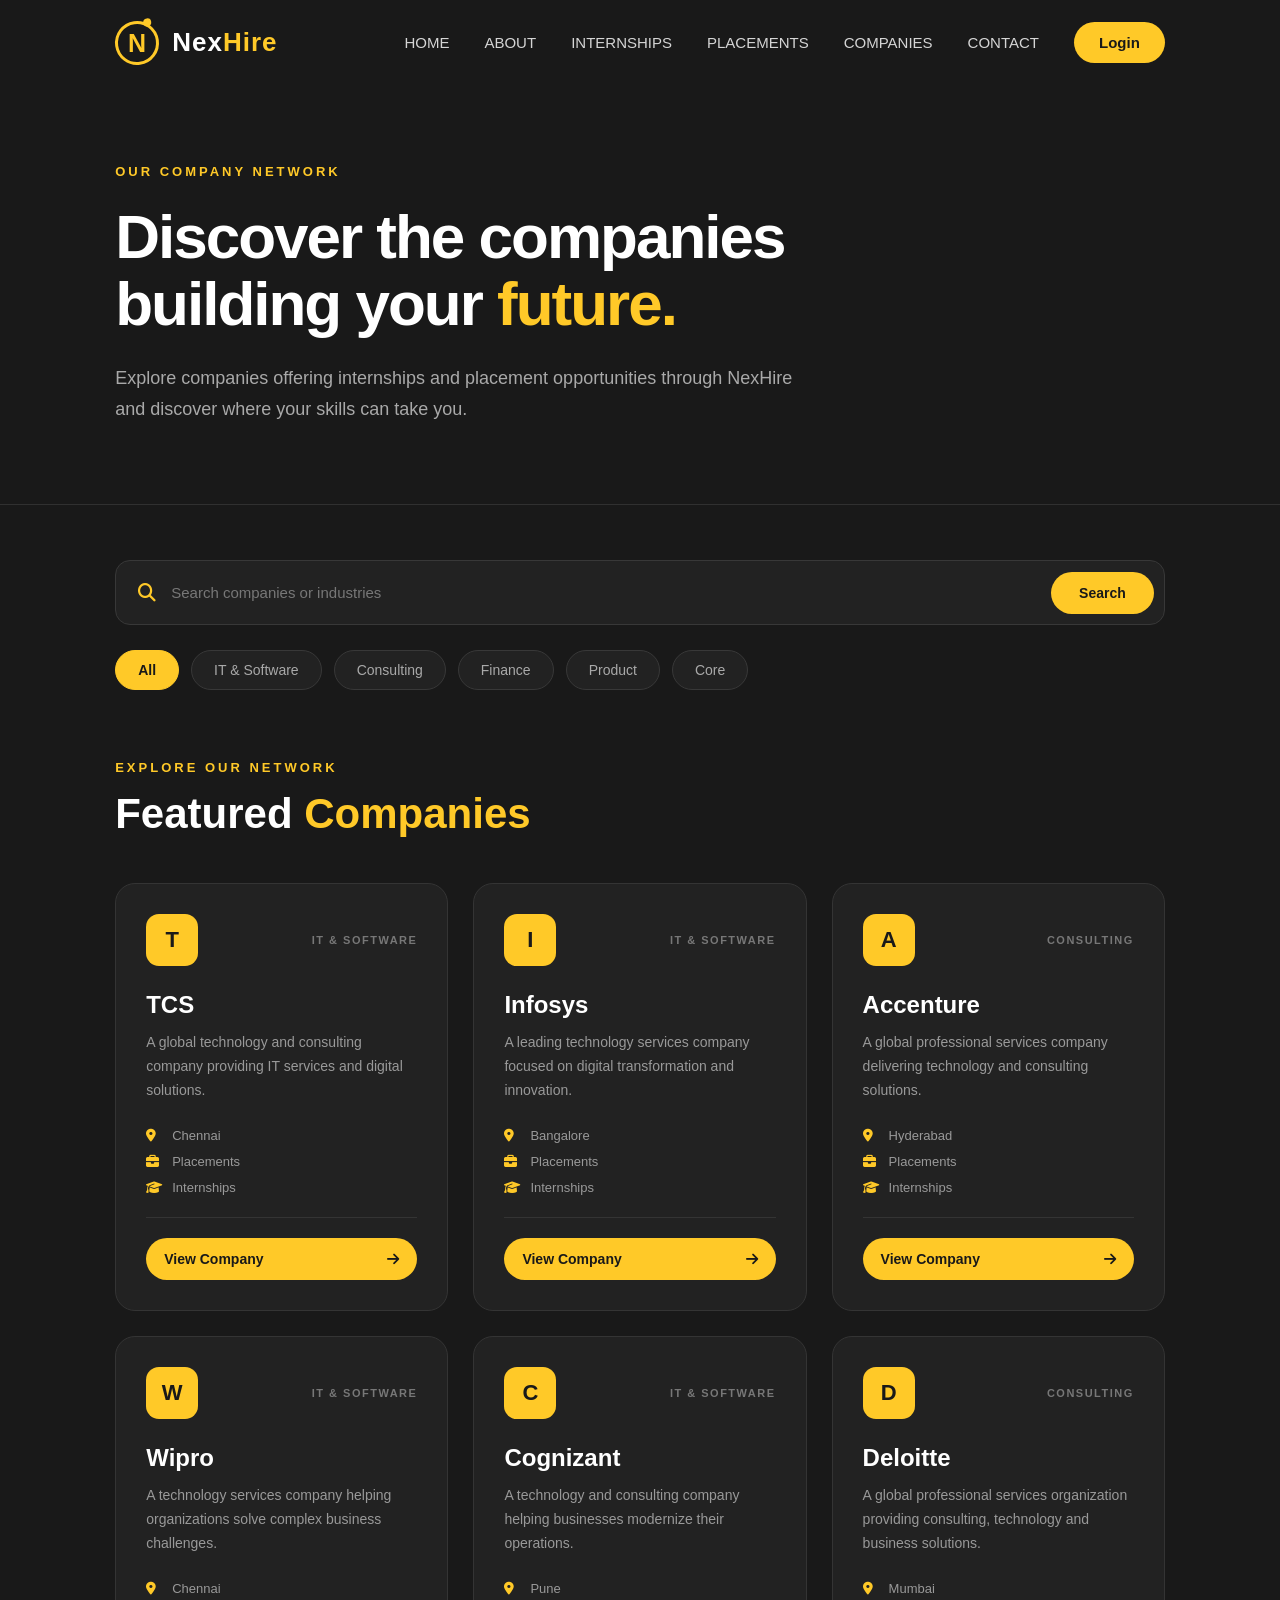
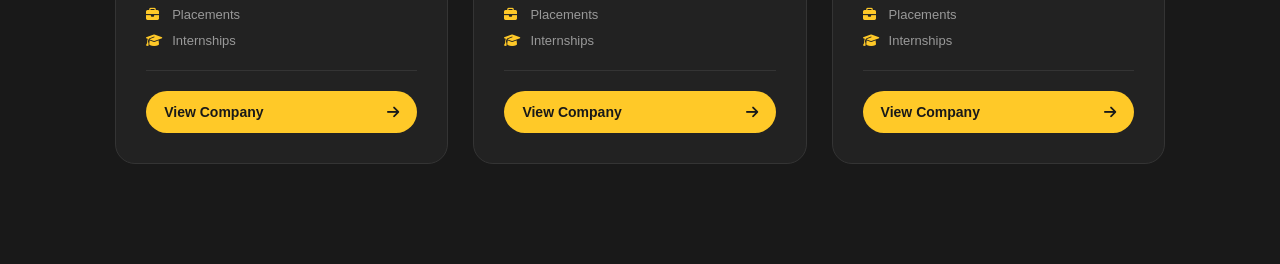
==== companies.html @ 1033365d "companies page created" ====
<!DOCTYPE html>
<html lang="en">
<head>
    <meta charset="UTF-8">
    <meta name="viewport" content="width=device-width, initial-scale=1.0">
    <title>Companies | NexHire</title>
    <link rel="stylesheet" href="style.css">
    <link rel="stylesheet"
        href="https://cdnjs.cloudflare.com/ajax/libs/font-awesome/6.5.2/css/all.min.css">
</head>
<body>
    <nav>
        <div class="nav-container">
            <a href="index.html" class="brand">
                <div class="logo-mark"><span>N</span></div>
                <span class="brand-name">Nex<span>Hire</span></span>
            </a>
            <div class="nav-links">
                <a href="index.html">HOME</a>
                <a href="about.html">ABOUT</a>
                <a href="internships.html">INTERNSHIPS</a>
                <a href="placements.html">PLACEMENTS</a>
                <a href="companies.html">COMPANIES</a>
                <a href="contact.html">CONTACT</a>
                <a href="login.html" class="login-btn">Login
                </a>
            </div>
        </div>
    </nav>
    <section class="company-hero">
        <div class="company-hero-content">
            <div class="small-heading">OUR COMPANY NETWORK</div>
            <h1>
                Discover the companies
                <br>
                building your
                <span>future.</span>
            </h1>
            <p>
                Explore companies offering internships and
                placement opportunities through NexHire and
                discover where your skills can take you.
            </p>
        </div>
    </section>
    <section class="company-search">
        <div class="company-search-box">
            <i class="fa-solid fa-magnifying-glass"></i>
            <input
                type="text"
                placeholder="Search companies or industries"
            >
            <button>Search</button>
        </div>
    </section>
    <section class="company-categories">
        <button class="company-category active">All</button>
        <button class="company-category">IT & Software</button>
        <button class="company-category">Consulting</button>
        <button class="company-category">Finance</button>
        <button class="company-category">Product</button>
        <button class="company-category">Core</button>
    </section>
    <section class="company-section">
        <div class="company-heading">
            <div class="section-label">EXPLORE OUR NETWORK</div>
            <h2>Featured <span>Companies</span></h2>
        </div>
        <div class="company-grid">
            <div class="company-card">
                <div class="company-card-top">
                    <div class="company-logo"><span>T</span></div>
                    <span class="company-industry">IT & SOFTWARE</span>
                </div>
                <h3>TCS</h3>
                <p class="company-description">
                    A global technology and consulting company
                    providing IT services and digital solutions.
                </p>
                <div class="company-info">
                    <span><i class="fa-solid fa-location-dot"></i>Chennai</span>
                    <span><i class="fa-solid fa-briefcase"></i>Placements</span>
                    <span><i class="fa-solid fa-graduation-cap"></i>Internships</span>
                </div>
                <a href="#" class="company-btn">View Company
                    <i class="fa-solid fa-arrow-right"></i>
                </a>
            </div>
            <div class="company-card">
                <div class="company-card-top">
                    <div class="company-logo"><span>I</span></div>
                    <span class="company-industry">IT & SOFTWARE</span>
                </div>
                <h3>Infosys</h3>
                <p class="company-description">
                    A leading technology services company
                    focused on digital transformation and innovation.
                </p>
                <div class="company-info">
                    <span><i class="fa-solid fa-location-dot"></i>Bangalore</span>
                    <span><i class="fa-solid fa-briefcase"></i>Placements</span>
                    <span><i class="fa-solid fa-graduation-cap"></i>Internships</span>
                </div>
                <a href="#" class="company-btn">View Company
                    <i class="fa-solid fa-arrow-right"></i>
                </a>
            </div>
            <div class="company-card">
                <div class="company-card-top">
                    <div class="company-logo"><span>A</span></div>
                    <span class="company-industry">CONSULTING</span>
                </div>
                <h3>Accenture</h3>
                <p class="company-description">
                    A global professional services company
                    delivering technology and consulting solutions.
                </p>
                <div class="company-info">
                    <span><i class="fa-solid fa-location-dot"></i>Hyderabad</span>
                    <span><i class="fa-solid fa-briefcase"></i>Placements</span>
                    <span><i class="fa-solid fa-graduation-cap"></i>Internships</span>
                </div>
                <a href="#" class="company-btn">View Company
                    <i class="fa-solid fa-arrow-right"></i>
                </a>
            </div>
            <div class="company-card">
                <div class="company-card-top">
                    <div class="company-logo"><span>W</span></div>
                    <span class="company-industry">IT & SOFTWARE</span>
                </div>
                <h3>Wipro</h3>
                <p class="company-description">
                    A technology services company helping
                    organizations solve complex business challenges.
                </p>
                <div class="company-info">
                    <span><i class="fa-solid fa-location-dot"></i>Chennai</span>
                    <span><i class="fa-solid fa-briefcase"></i>Placements</span>
                    <span><i class="fa-solid fa-graduation-cap"></i>Internships</span>
                </div>
                <a href="#" class="company-btn">View Company
                    <i class="fa-solid fa-arrow-right"></i>
                </a>
            </div>
            <div class="company-card">
                <div class="company-card-top">
                    <div class="company-logo"><span>C</span></div>
                    <span class="company-industry">IT & SOFTWARE</span>
                </div>
                <h3>Cognizant</h3>
                <p class="company-description">
                    A technology and consulting company
                    helping businesses modernize their operations.
                </p>
                <div class="company-info">
                    <span><i class="fa-solid fa-location-dot"></i>Pune</span>
                    <span><i class="fa-solid fa-briefcase"></i>Placements</span>
                    <span><i class="fa-solid fa-graduation-cap"></i>Internships</span>
                </div>
                <a href="#" class="company-btn">View Company
                    <i class="fa-solid fa-arrow-right"></i>
                </a>
            </div>
            <div class="company-card">
                <div class="company-card-top">
                    <div class="company-logo"><span>D</span></div>
                    <span class="company-industry">CONSULTING</span>
                </div>
                <h3>Deloitte</h3>
                <p class="company-description">
                    A global professional services organization
                    providing consulting, technology and business solutions.
                </p>
                <div class="company-info">
                    <span><i class="fa-solid fa-location-dot"></i>Mumbai</span>
                    <span><i class="fa-solid fa-briefcase"></i>Placements</span>
                    <span><i class="fa-solid fa-graduation-cap"></i>Internships</span>
                </div>
                <a href="#" class="company-btn">View Company
                    <i class="fa-solid fa-arrow-right"></i>
                </a>
            </div>
        </div>
    </section>
</body>
</html>
---- style.css ----
* {
    margin: 0;
    padding: 0;
    box-sizing: border-box;
}
body {
    background: #191919;
    color: #f5f5f5;
    font-family: Arial, Helvetica, sans-serif;
}
nav {
    width: 100%;
    height: 85px;
    display: flex;
    align-items: center;
    padding: 0 9%;
    background: #191919;
}
.nav-container {
    width: 100%;
    display: flex;
    align-items: center;
    justify-content: space-between;
}
.brand {
    display: flex;
    align-items: center;
    gap: 13px;
    text-decoration: none;
}
.logo-mark {
    width: 44px;
    height: 44px;
    position: relative;
    display: flex;
    align-items: center;
    justify-content: center;
    border: 3px solid #ffc928;
    border-radius: 50%;
    background: #191919;
    transform: rotate(-8deg);
}
.logo-mark span {
    color: #ffc928;
    font-size: 25px;
    font-weight: 900;
    font-family: Arial, sans-serif;
    transform: rotate(8deg);
}
.logo-mark::after {
    content: "";
    position: absolute;
    width: 8px;
    height: 8px;
    background: #ffc928;
    border-radius: 50%;
    top: -4px;
    right: 2px;
}
.brand-name {
    color: #ffffff;
    font-size: 26px;
    font-weight: 800;
    letter-spacing: 1px;
    font-family: Arial, Helvetica, sans-serif;
}
.brand-name span {
    color: #ffc928;
}
.nav-links {
    display: flex;
    align-items: center;
    gap: 35px;
}
.nav-links a {
    color: #d5d5d5;
    text-decoration: none;
    font-size: 15px;
    transition: 0.3s;
}
.nav-links a:hover {
    color: #ffc928;
}
.login-btn {
    padding: 12px 25px;
    background: #ffc928;
    color: #191919 !important;
    border-radius: 25px;
    font-weight: 600;
    transition: 0.3s;
}
.login-btn:hover {
    background: #ffffff;
    color: #191919 !important;
}
.hero {
    min-height: 540px;
    padding: 55px 9% 20px;
    display: flex;
    align-items: center;
    justify-content: space-between;
    gap: 60px;
}
.hero-left {
    width: 52%;
}
.small-heading {
    color: #ffc928;
    font-size: 13px;
    font-weight: 700;
    letter-spacing: 3px;
    margin-bottom: 25px;
}
.hero h1 {
    color: #ffffff;
    font-size: 68px;
    line-height: 1.02;
    letter-spacing: -3px;
    margin-bottom: 28px;
}
.hero h1 span {
    color: #ffc928;
}
.hero p {
    max-width: 570px;
    color: #b7b7b7;
    font-size: 18px;
    line-height: 1.7;
    margin-bottom: 32px;
}
.hero-buttons {
    display: flex;
    gap: 15px;
}
.btn-group {
    display: flex;
    align-items: center;
    gap: 20px;
    margin-top: 35px;
}
.btn {
    display: inline-block;
    padding: 14px 35px;
    background: #ffc928;
    color: #191919;
    text-decoration: none;
    border-radius: 35px;
    transition: 0.4s;
    font-weight: 600;
}
.btn:hover {
    background: #ffffff;
    color: #191919;
    box-shadow: 0 0 20px rgba(255, 201, 40, 0.7);
}
.hero-right {
    width: 45%;
    display: flex;
    justify-content: center;
    align-items: center;
}
.hero-image {
    width: 450px;
    height: 420px;
    position: relative;
    display: flex;
    align-items: center;
    justify-content: center;
}
.hero-image::before {
    content: "";
    position: absolute;
    width: 330px;
    height: 330px;
    border-radius: 50%;
    background: #ffc928;
}
.hero-image img {
    position: relative;
    z-index: 2;
    max-width: 95%;
    max-height: 95%;
    object-fit: contain;
}
.opportunities {
    width: 90%;
    margin: 40px auto 70px;
    display: grid;
    grid-template-columns: repeat(3, 1fr);
    column-gap: 70px;
}
.opportunity {
    width: 100%;
}
.opportunity-icon {
    width: 58px;
    height: 58px;
    display: flex;
    align-items: center;
    justify-content: center;
    margin-bottom: 25px;
    border-radius: 50%;
    background: #242424;
    color: #ffc928;
    font-size: 23px;
    border: 1px solid #333;
    transition: 0.4s;
}
.opportunity::before {
    content: "";
    display: block;
    width: 65px;
    height: 4px;
    background: #ffc928;
    border-radius: 10px;
    margin-bottom: 30px;
}
.opportunity h2 {
    color: #ffffff;
    font-size: 22px;
    font-weight: 700;
    margin-bottom: 18px;
}
.opportunity p {
    max-width: 360px;
    color: #b5b5b5;
    font-size: 16px;
    line-height: 1.7;
    margin: 0;
}
.opportunity:hover .opportunity-icon {
    background: #ffc928;
    color: #191919;
    box-shadow: 0 0 20px rgba(255, 201, 40, 0.35);
}
.hero-image img {
    width: 100%;
    height: 100%;
    object-fit: contain;

    filter:
        drop-shadow(0 0 10px rgba(255, 201, 40, 0.5))
        drop-shadow(0 0 30px rgba(255, 201, 40, 0.3));

    animation: careerGlow 3s ease-in-out infinite;

    transition: 0.4s;
}

@keyframes careerGlow {

    0% {
        filter:
            drop-shadow(0 0 8px rgba(255, 201, 40, 0.35))
            drop-shadow(0 0 20px rgba(255, 201, 40, 0.2));
    }

    50% {
        filter:
            drop-shadow(0 0 15px rgba(255, 201, 40, 0.7))
            drop-shadow(0 0 40px rgba(255, 201, 40, 0.4));
    }

    100% {
        filter:
            drop-shadow(0 0 8px rgba(255, 201, 40, 0.35))
            drop-shadow(0 0 20px rgba(255, 201, 40, 0.2));
    }
}
@media (max-width: 1000px) {
    nav {
        padding: 0 5%;
    }
    .nav-links {
        gap: 18px;
    }
    .hero {
        padding: 50px 5%;
    }
    .hero h1 {
        font-size: 52px;
    }
    .opportunities {
        width: 90%;
        gap: 30px;
    }
}
@media (max-width: 750px) {
    nav {
        height: auto;
        padding: 20px;
    }
    .nav-container {
        flex-direction: column;
        gap: 20px;
    }
    .nav-links {
        flex-wrap: wrap;
        justify-content: center;
    }
    .hero {
        flex-direction: column;
        text-align: center;
        padding: 50px 20px;
    }
    .hero-left,
    .hero-right {
        width: 100%;
    }
    .hero h1 {
        font-size: 45px;
    }
    .hero p {
        margin-left: auto;
        margin-right: auto;
    }
    .hero-buttons {
        justify-content: center;
        flex-wrap: wrap;
    }
    .hero-image {
        width: 90%;
        height: 350px;
    }
    .opportunities {
        grid-template-columns: 1fr;
        width: 80%;
        text-align: center;
    }
    .opportunity p {
        margin: auto;
    }
    .opportunity::before {
        margin-left: auto;
        margin-right: auto;
    }
    .opportunity-icon {
        margin-left: auto;
        margin-right: auto;
    }
}
/* =========================================
   ABOUT PAGE
========================================= */


/* ABOUT HERO */

.about-hero {
    min-height: 430px;

    display: flex;
    align-items: center;

    padding: 70px 9%;

    border-bottom: 1px solid #303030;
}

.about-content {
    max-width: 850px;
}

.about-content h1 {
    color: #ffffff;

    font-size: 65px;

    line-height: 1.05;

    letter-spacing: -2px;

    margin-bottom: 30px;
}

.about-content h1 span {
    color: #ffc928;
}

.about-content p {
    max-width: 700px;

    color: #b5b5b5;

    font-size: 19px;

    line-height: 1.7;
}


/* =========================================
   ABOUT SECTION
========================================= */

.about-section {
    width: 82%;

    margin: 90px auto;

    display: grid;

    grid-template-columns: 2fr 1fr;

    gap: 100px;

    align-items: center;
}

.section-label {
    color: #ffc928;

    font-size: 13px;

    font-weight: 700;

    letter-spacing: 3px;

    margin-bottom: 20px;
}

.about-text h2 {
    color: #ffffff;

    font-size: 42px;

    line-height: 1.15;

    margin-bottom: 25px;
}

.about-text h2 span {
    color: #ffc928;
}

.about-text p {
    color: #a9a9a9;

    font-size: 16px;

    line-height: 1.8;

    max-width: 700px;

    margin-bottom: 18px;
}


/* ABOUT CARD */

.about-card {
    padding: 40px;

    background: #222222;

    border: 1px solid #353535;

    border-radius: 25px;

    transition: 0.4s;
}

.about-card:hover {
    border-color: #ffc928;

    transform: translateY(-5px);

    box-shadow: 0 0 25px rgba(255, 201, 40, 0.15);
}

.about-card-icon {
    width: 60px;
    height: 60px;

    display: flex;

    align-items: center;
    justify-content: center;

    border-radius: 50%;

    background: #ffc928;

    color: #191919;

    font-size: 23px;

    margin-bottom: 25px;
}

.about-card h3 {
    color: #ffffff;

    font-size: 25px;

    margin-bottom: 15px;
}

.about-card p {
    color: #a9a9a9;

    line-height: 1.7;
}


/* =========================================
   HOW IT WORKS
========================================= */

.how-section {
    width: 82%;

    margin: 100px auto;

    padding-bottom: 70px;
}

.section-title {
    margin-bottom: 55px;
}

.section-title h2 {
    color: #ffffff;

    font-size: 42px;
}

.section-title h2 span {
    color: #ffc928;
}


/* STEPS */

.steps {
    display: grid;

    grid-template-columns:
        repeat(4, 1fr);

    gap: 35px;
}

.step {
    border-top: 2px solid #ffc928;

    padding-top: 25px;
}

.step-number {
    color: #ffc928;

    font-size: 14px;

    font-weight: bold;

    letter-spacing: 2px;

    margin-bottom: 20px;
}

.step h3 {
    color: #ffffff;

    font-size: 19px;

    margin-bottom: 12px;
}

.step p {
    color: #999999;

    font-size: 14px;

    line-height: 1.7;
}


/* =========================================
   RESPONSIVE
========================================= */

@media (max-width: 900px) {

    .about-content h1 {
        font-size: 50px;
    }

    .about-section {
        grid-template-columns: 1fr;

        gap: 50px;
    }

    .steps {
        grid-template-columns:
            repeat(2, 1fr);
    }
}


@media (max-width: 600px) {

    .about-hero {
        padding: 60px 25px;
    }

    .about-content h1 {
        font-size: 42px;
    }

    .about-section,
    .how-section {
        width: 88%;
    }

    .steps {
        grid-template-columns: 1fr;
    }
}
.internship-hero {
    min-height: 420px;
    display: flex;
    align-items: center;
    padding: 70px 9%;
    border-bottom: 1px solid #303030;
}
.internship-hero-content {
    max-width: 850px;
}
.internship-hero h1 {
    color: #ffffff;
    font-size: 62px;
    line-height: 1.08;
    letter-spacing: -2px;
    margin-bottom: 25px;
}
.internship-hero h1 span {
    color: #ffc928;
}
.internship-hero p {
    max-width: 700px;
    color: #a9a9a9;
    font-size: 18px;
    line-height: 1.7;
}
.internship-search {
    width: 82%;
    margin: 55px auto 25px;
}
.search-box {
    width: 100%;
    min-height: 65px;
    display: flex;
    align-items: center;
    background: #222222;
    border: 1px solid #383838;
    border-radius: 15px;
    padding: 0 10px 0 22px;
    transition: 0.3s;
}
.search-box:focus-within {
    border-color: #ffc928;
    box-shadow: 0 0 20px rgba(255, 201, 40, 0.12);
}
.search-box i {
    color: #ffc928;
    font-size: 18px;
    margin-right: 15px;
}
.search-box input {
    flex: 1;
    height: 55px;
    background: transparent;
    border: none;
    outline: none;
    color: #ffffff;
    font-size: 15px;
}
.search-box input::placeholder {
    color: #777777;
}
.search-box button {
    padding: 13px 28px;
    background: #ffc928;
    color: #191919;
    border: none;
    border-radius: 25px;
    font-size: 14px;
    font-weight: 700;
    cursor: pointer;
    transition: 0.3s;
}
.search-box button:hover {
    background: #ffffff;
    box-shadow: 0 0 18px #ffc928;
}
.internship-categories {
    width: 82%;
    margin: 25px auto 70px;
    display: flex;
    align-items: center;
    gap: 12px;
    flex-wrap: wrap;
}
.category {
    padding: 11px 22px;
    background: #222222;
    color: #a9a9a9;
    border: 1px solid #383838;
    border-radius: 25px;
    font-size: 14px;
    cursor: pointer;
    transition: 0.3s;
}
.category:hover {
    color: #ffc928;
    border-color: #ffc928;
}
.category.active {
    background: #ffc928;
    color: #191919;
    border-color: #ffc928;
    font-weight: 600;
}
.internship-section {
    width: 82%;
    margin: 0 auto 100px;
}
.section-heading {
    margin-bottom: 45px;
}
.section-heading .section-label {
    color: #ffc928;
    font-size: 13px;
    font-weight: 700;
    letter-spacing: 3px;
    margin-bottom: 15px;
}
.section-heading h2 {
    color: #ffffff;
    font-size: 42px;
    margin: 0;
}
.section-heading h2 span {
    color: #ffc928;
}
.internship-grid {
    display: grid;
    grid-template-columns: repeat(3, 1fr);
    gap: 25px;
}
.internship-card {
    position: relative;
    padding: 30px;
    background: #222222;
    border: 1px solid #343434;
    border-radius: 20px;
    transition: 0.4s;
    overflow: hidden;
}
.internship-card::before {
    content: "";
    position: absolute;
    top: 0;
    left: 0;
    width: 100%;
    height: 3px;
    background: #ffc928;
    transform: scaleX(0);
    transform-origin: left;
    transition: 0.4s;
}
.internship-card:hover {
    border-color: #ffc928;
    box-shadow: 0 0 25px rgba(255, 201, 40, 0.12);
    transform: translateY(-5px);
}
.internship-card:hover::before {
    transform: scaleX(1);
}
.internship-top {
     display: flex;
    align-items: center;
    justify-content: space-between;
    margin-bottom: 25px;
}
.company-icon {
    width: 52px;
    height: 52px;
    display: flex;
    align-items: center;
    justify-content: center;
    background: #ffc928;
    color: #191919;
    border-radius: 13px;
    font-size: 22px;
}
.internship-type {
    color: #777777 !important;
    font-size: 12px;
    font-weight: 700;
    letter-spacing: 2px;
    text-transform: uppercase;
}
.internship-card h3 {
    color: #ffffff;
    font-size: 21px;
    margin-bottom: 10px;
}
.company-name {
    color: #ffc928;
    font-size: 14px;
    font-weight: 600;
    margin-bottom: 25px;
}
.internship-details {
    display: flex;
    flex-direction: column;
    gap: 11px;
    padding-bottom: 22px;
    border-bottom: 1px solid #343434;
}
.internship-details span {
    color: #999999;
    font-size: 13px;
    display: flex;
    align-items: center;
    gap: 10px;
}
.internship-details i {
    color: #ffc928;
    width: 16px;
}
.skills {
    display: flex;
    flex-wrap: wrap;
    gap: 8px;
    margin: 20px 0 25px;
}
.skills span {
    padding: 7px 12px;
    background: #191919;
    color: #b5b5b5;
    border: 1px solid #333333;
    border-radius: 15px;
    font-size: 11px;
}
.apply-btn {
    display: flex;
    align-items: center;
    justify-content: space-between;
    width: 100%;
    padding: 13px 18px;
    background: #ffc928;
    color: #191919;
    text-decoration: none;
    border-radius: 25px;
    font-size: 14px;
    font-weight: 700;
    transition: 0.3s;
}
.apply-btn i {
    transition: 0.3s;
}
.apply-btn:hover {
    background: #ffffff;
    box-shadow: 0 0 18px #ffc928;
}
.apply-btn:hover i {
    transform: translateX(4px);
}
@media (max-width: 1000px) {
    .internship-grid {
        grid-template-columns: repeat(2, 1fr);
    }
    .internship-hero h1 {
        font-size: 52px;
    }
}
@media (max-width: 700px) {
    .internship-hero {
        padding: 60px 7%;
    }
    .internship-hero h1 {
        font-size: 42px;
    }
    .internship-search,
    .internship-categories,
    .internship-section {
        width: 88%;
    }
    .search-box {
        padding-left: 15px;
    }
    .search-box button {
        padding: 11px 18px;
    }
    .internship-grid {
        grid-template-columns: 1fr;
    }
}
@media (max-width: 500px) {
    .internship-hero h1 {
        font-size: 36px;
    }
    .internship-hero p {
        font-size: 16px;
    }
    .search-box {
        flex-wrap: wrap;
        height: auto;
        padding: 10px;
    }
    .search-box input {
        width: 100%;
    }
    .search-box button {
        width: 100%;
        margin-top: 8px;
    }
}
.placement-hero {
    min-height: 420px;
    display: flex;
    align-items: center;
    padding: 70px 9%;
    border-bottom: 1px solid #303030;
}
.placement-hero-content {
    max-width: 850px;
}
.placement-hero h1 {
    color: #ffffff;
    font-size: 62px;
    line-height: 1.08;
    letter-spacing: -2px;
    margin-bottom: 25px;
}
.placement-hero h1 span {
    color: #ffc928;
}
.placement-hero p {
    max-width: 700px;
    color: #a9a9a9;
    font-size: 18px;
    line-height: 1.7;
}
.placement-search {
    width: 82%;
    margin: 55px auto 25px;
}
.placement-search-box {
    width: 100%;
    min-height: 65px;
    display: flex;
    align-items: center;
    background: #222222;
    border: 1px solid #383838;
    border-radius: 15px;
    padding: 0 10px 0 22px;
    transition: 0.3s;
}
.placement-search-box:focus-within {
    border-color: #ffc928;
    box-shadow: 0 0 20px rgba(255, 201, 40, 0.12);
}
.placement-search-box i {
    color: #ffc928;
    font-size: 18px;
    margin-right: 15px;
}
.placement-search-box input {
    flex: 1;
    height: 55px;
    background: transparent;
    border: none;
    outline: none;
    color: #ffffff;
    font-size: 15px;
}
.placement-search-box input::placeholder {
    color: #777777;
}
.placement-search-box button {
    padding: 13px 28px;
    background: #ffc928;
    color: #191919;
    border: none;
    border-radius: 25px;
    font-size: 14px;
    font-weight: 700;
    cursor: pointer;
    transition: 0.3s;
}
.placement-search-box button:hover {
    background: #ffffff;
    box-shadow: 0 0 18px #ffc928;
}
.placement-categories {
    width: 82%;
    margin: 25px auto 70px;
    display: flex;
    align-items: center;
    gap: 12px;
    flex-wrap: wrap;
}
.placement-category {
    padding: 11px 22px;
    background: #222222;
    color: #a9a9a9;
    border: 1px solid #383838;
    border-radius: 25px;
    font-size: 14px;
    cursor: pointer;
    transition: 0.3s;
}
.placement-category:hover {
    color: #ffc928;
    border-color: #ffc928;
}
.placement-category.active {
    background: #ffc928;
    color: #191919;
    border-color: #ffc928;
    font-weight: 600;
}
.placement-section {
    width: 82%;
    margin: 0 auto 100px;
}
.placement-heading {
    margin-bottom: 45px;
}
.placement-heading .section-label {
    color: #ffc928;
    font-size: 13px;
    font-weight: 700;
    letter-spacing: 3px;
    margin-bottom: 15px;
}
.placement-heading h2 {
    color: #ffffff;
    font-size: 42px;
    margin: 0;
}
.placement-heading h2 span {
    color: #ffc928;
}
.placement-grid {
    display: grid;
    grid-template-columns: repeat(3, 1fr);
    gap: 25px;
}
.placement-card {
    position: relative;
    padding: 30px;
    background: #222222;
    border: 1px solid #343434;
    border-radius: 20px;
    transition: 0.4s;
    overflow: hidden;
}
.placement-card::before {
    content: "";
    position: absolute;
    top: 0;
    left: 0;
    width: 100%;
    height: 3px;
    background: #ffc928;
    transform: scaleX(0);
    transform-origin: left;
    transition: 0.4s;
}
.placement-card:hover {
    border-color: #ffc928;
    box-shadow: 0 0 25px rgba(255, 201, 40, 0.12);
    transform: translateY(-5px);
}
.placement-card:hover::before {
    transform: scaleX(1);
}
.placement-top {
    display: flex;
    align-items: center;
    justify-content: space-between;
    margin-bottom: 25px;
}
.placement-company-icon {
    width: 52px;
    height: 52px;
    display: flex;
    align-items: center;
    justify-content: center;
    background: #ffc928;
    color: #191919;
    border-radius: 13px;
    font-size: 21px;
}
.placement-type {
    color: #777777 !important;
    font-size: 12px;
    font-weight: 700;
    letter-spacing: 2px;
    text-transform: uppercase;
}
.placement-card h3 {
    color: #ffffff;
    font-size: 21px;
    margin-bottom: 10px;
}
.placement-company {
    color: #ffc928;
    font-size: 14px;
    font-weight: 600;
    margin-bottom: 25px;
}
.placement-details {
    display: flex;
    flex-direction: column;
    gap: 11px;
    padding-bottom: 22px;
    border-bottom: 1px solid #343434;
}
.placement-details span {
    color: #999999;
    font-size: 13px;
    display: flex;
    align-items: center;
    gap: 10px;
}
.placement-details i {
    color: #ffc928;
    width: 16px;
}
.placement-skills {
    display: flex;
    flex-wrap: wrap;
    gap: 8px;
    margin: 20px 0 25px;
}
.placement-skills span {
    padding: 7px 12px;
    background: #191919;
    color: #b5b5b5;
    border: 1px solid #333333;
    border-radius: 15px;
    font-size: 11px;
}
.placement-btn {
    display: flex;
    align-items: center;
    justify-content: space-between;
    width: 100%;
    padding: 13px 18px;
    background: #ffc928;
    color: #191919;
    text-decoration: none;
    border-radius: 25px;
    font-size: 14px;
    font-weight: 700;
    transition: 0.3s;
}
.placement-btn i {
    transition: 0.3s;
}
.placement-btn:hover {
    background: #ffffff;
    box-shadow: 0 0 18px #ffc928;
}
.placement-btn:hover i {
    transform: translateX(4px);
}
@media (max-width: 1000px) {
    .placement-grid {
        grid-template-columns: repeat(2, 1fr);
    }
    .placement-hero h1 {
        font-size: 52px;
    }
}
@media (max-width: 700px) {
    .placement-hero {
        padding: 60px 7%;
    }
    .placement-hero h1 {
        font-size: 42px;
    }
    .placement-search,
    .placement-categories,
    .placement-section {
        width: 88%;
    }
    .placement-search-box {
        padding-left: 15px;
    }
    .placement-search-box button {
        padding: 11px 18px;
    }
    .placement-grid {
        grid-template-columns: 1fr;
    }
}
@media (max-width: 500px) {
    .placement-hero h1 {
        font-size: 36px;
    }
    .placement-hero p {
        font-size: 16px;
    }
    .placement-search-box {
        flex-wrap: wrap;
        height: auto;
        padding: 10px;
    }
    .placement-search-box input {
        width: 100%;
    }
    .placement-search-box button {
        width: 100%;
        margin-top: 8px;
    }
}
.company-hero {
    min-height: 420px;
    display: flex;
    align-items: center;
    padding: 70px 9%;
    border-bottom: 1px solid #303030;
}
.company-hero-content {
    max-width: 850px;
}
.company-hero h1 {
    color: #ffffff;
    font-size: 62px;
    line-height: 1.08;
    letter-spacing: -2px;
    margin-bottom: 25px;
}
.company-hero h1 span {
    color: #ffc928;
}
.company-hero p {
    max-width: 700px;
    color: #a9a9a9;
    font-size: 18px;
    line-height: 1.7;
}
.company-search {
    width: 82%;
    margin: 55px auto 25px;
}
.company-search-box {
    width: 100%;
    min-height: 65px;
    display: flex;
    align-items: center;
    background: #222222;
    border: 1px solid #383838;
    border-radius: 15px;
    padding: 0 10px 0 22px;
    transition: 0.3s;
}
.company-search-box:focus-within {
    border-color: #ffc928;
    box-shadow: 0 0 20px rgba(255, 201, 40, 0.12);
}
.company-search-box i {
    color: #ffc928;
    font-size: 18px;
    margin-right: 15px;
}
.company-search-box input {
    flex: 1;
    height: 55px;
    background: transparent;
    border: none;
    outline: none;
    color: #ffffff;
    font-size: 15px;
}
.company-search-box input::placeholder {
    color: #777777;
}
.company-search-box button {
    padding: 13px 28px;
    background: #ffc928;
    color: #191919;
    border: none;
    border-radius: 25px;
    font-size: 14px;
    font-weight: 700;
    cursor: pointer;
    transition: 0.3s;
}
.company-search-box button:hover {
    background: #ffffff;
    box-shadow: 0 0 18px #ffc928;
}
.company-categories {
    width: 82%;
    margin: 25px auto 70px;
    display: flex;
    align-items: center;
    gap: 12px;
    flex-wrap: wrap;
}
.company-category {
    padding: 11px 22px;
    background: #222222;
    color: #a9a9a9;
    border: 1px solid #383838;
    border-radius: 25px;
    font-size: 14px;
    cursor: pointer;
    transition: 0.3s;
}
.company-category:hover {
    color: #ffc928;
    border-color: #ffc928;
}
.company-category.active {
    background: #ffc928;
    color: #191919;
    border-color: #ffc928;
    font-weight: 600;
}
.company-section {
    width: 82%;
    margin: 0 auto 100px;
}
.company-heading {
    margin-bottom: 45px;
}
.company-heading .section-label {
    color: #ffc928;
    font-size: 13px;
    font-weight: 700;
    letter-spacing: 3px;
    margin-bottom: 15px;
}
.company-heading h2 {
    color: #ffffff;
    font-size: 42px;
    margin: 0;
}
.company-heading h2 span {
    color: #ffc928;
}
.company-grid {
    display: grid;
    grid-template-columns: repeat(3, 1fr);
    gap: 25px;
}
.company-card {
    position: relative;
    padding: 30px;
    background: #222222;
    border: 1px solid #343434;
    border-radius: 20px;
    transition: 0.4s;
    overflow: hidden;
}
.company-card::before {
    content: "";
    position: absolute;
    top: 0;
    left: 0;
    width: 100%;
    height: 3px;
    background: #ffc928;
    transform: scaleX(0);
    transform-origin: left;
    transition: 0.4s;
}
.company-card:hover {
    border-color: #ffc928;
    box-shadow: 0 0 25px rgba(255, 201, 40, 0.12);
    transform: translateY(-5px);
}
.company-card:hover::before {
    transform: scaleX(1);
}
.company-card-top {
    display: flex;
    align-items: center;
    justify-content: space-between;
    margin-bottom: 25px;
}
.company-logo {
    width: 52px;
    height: 52px;
    display: flex;
    align-items: center;
    justify-content: center;
    background: #ffc928;
    color: #191919;
    border-radius: 13px;
    font-size: 22px;
    font-weight: 800;
}
.company-industry {
    color: #777777 !important;
    font-size: 11px;
    font-weight: 700;
    letter-spacing: 1.5px;
    text-transform: uppercase;
}
.company-card h3 {
    color: #ffffff;
    font-size: 24px;
    margin-bottom: 12px;
}
.company-description {
    color: #999999;
    font-size: 14px;
    line-height: 1.7;
    min-height: 72px;
    margin-bottom: 25px;
}
.company-info {
    display: flex;
    flex-direction: column;
    gap: 11px;
    padding-bottom: 22px;
    border-bottom: 1px solid #343434;
}
.company-info span {
    color: #999999;
    font-size: 13px;
    display: flex;
    align-items: center;
    gap: 10px;
}
.company-info i {
    color: #ffc928;
    width: 16px;
}
.company-btn {
    display: flex;
    align-items: center;
    justify-content: space-between;
    width: 100%;
    padding: 13px 18px;
    margin-top: 20px;
    background: #ffc928;
    color: #191919;
    text-decoration: none;
    border-radius: 25px;
    font-size: 14px;
    font-weight: 700;
    transition: 0.3s;
}
.company-btn i {
    transition: 0.3s;
}
.company-btn:hover {
    background: #ffffff;
    box-shadow: 0 0 18px #ffc928;
}
.company-btn:hover i {
    transform: translateX(4px);
}
@media (max-width: 1000px) {
    .company-grid {
        grid-template-columns: repeat(2, 1fr);
    }
    .company-hero h1 {
        font-size: 52px;
    }
}
@media (max-width: 700px) {
    .company-hero {
        padding: 60px 7%;
    }
    .company-hero h1 {
        font-size: 42px;
    }
    .company-search,
    .company-categories,
    .company-section {
        width: 88%;
    }
    .company-search-box {
        padding-left: 15px;
    }
    .company-search-box button {
        padding: 11px 18px;
    }
    .company-grid {
        grid-template-columns: 1fr;
    }
}
@media (max-width: 500px) {
    .company-hero h1 {
        font-size: 36px;
    }
    .company-hero p {
        font-size: 16px;
    }
    .company-search-box {
        flex-wrap: wrap;
        height: auto;
        padding: 10px;
    }
    .company-search-box input {
        width: 100%;
    }
    .company-search-box button {
        width: 100%;
        margin-top: 8px;
    }
}
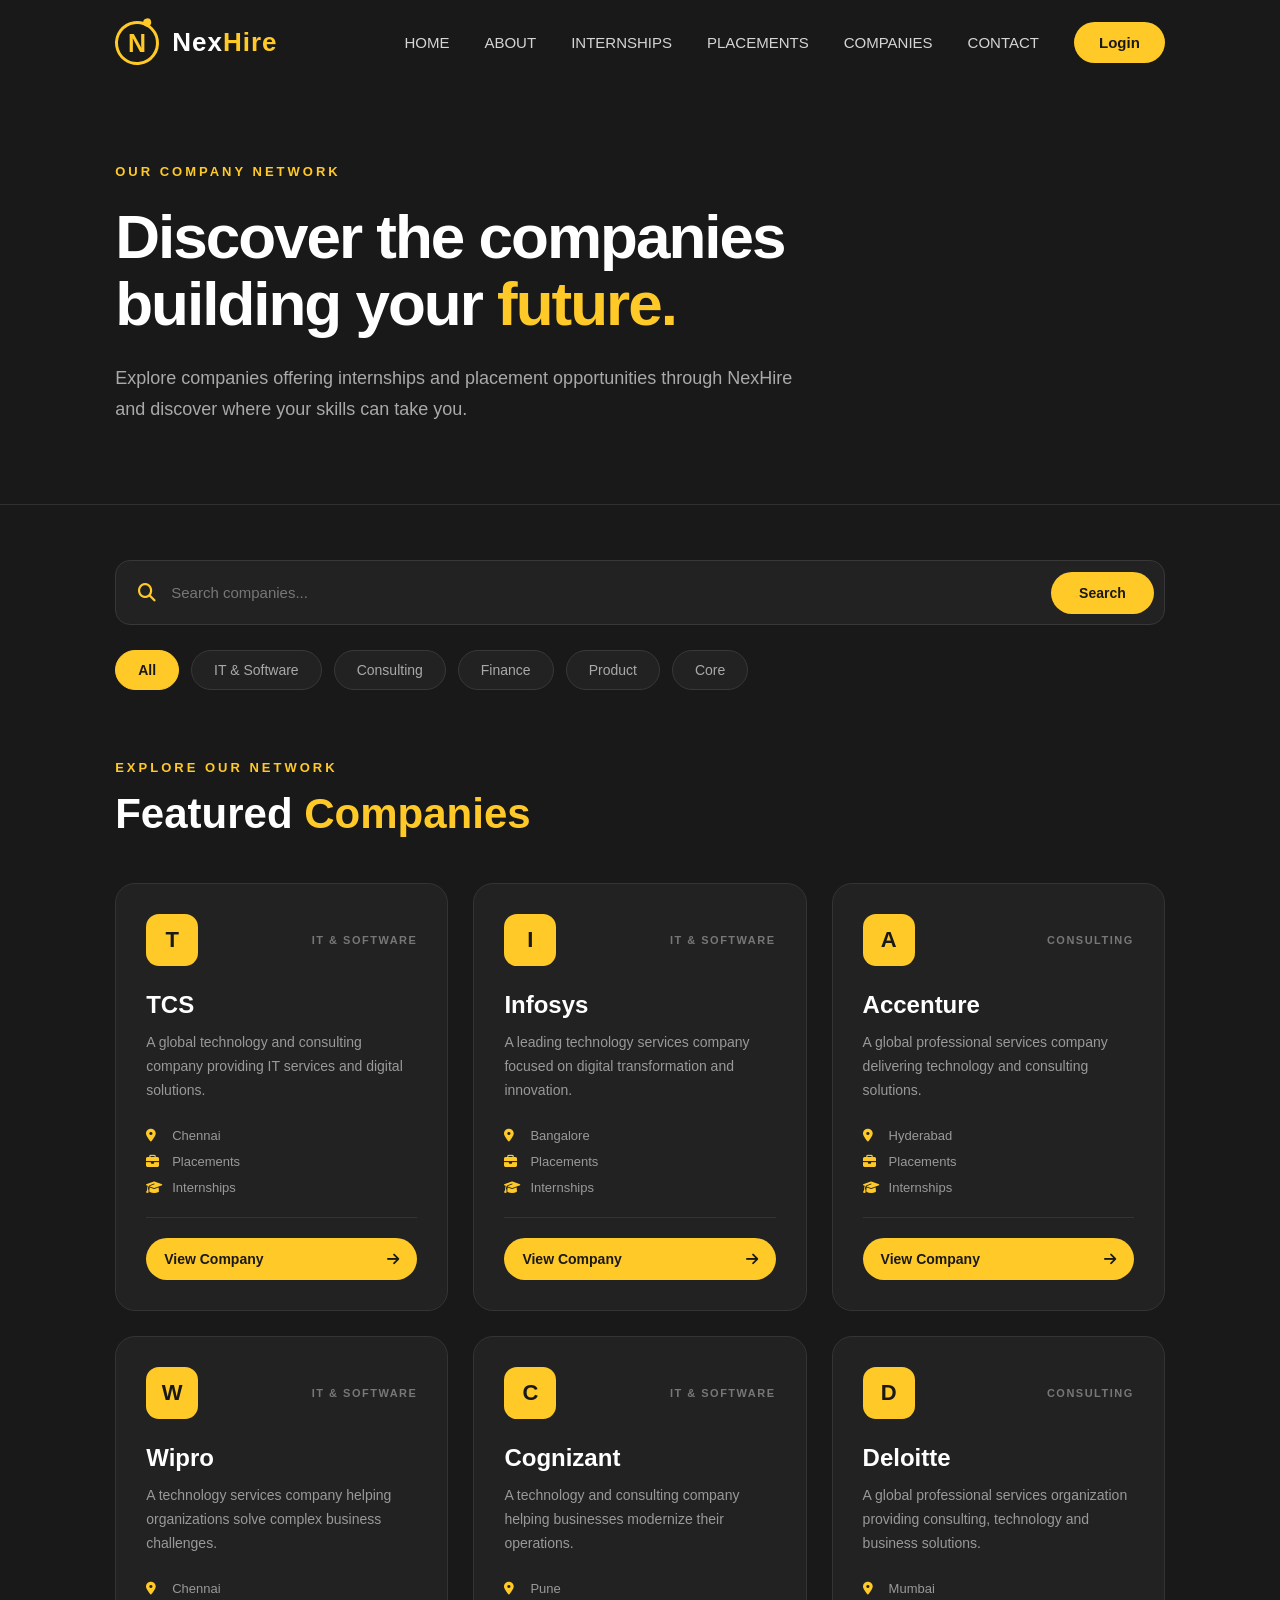
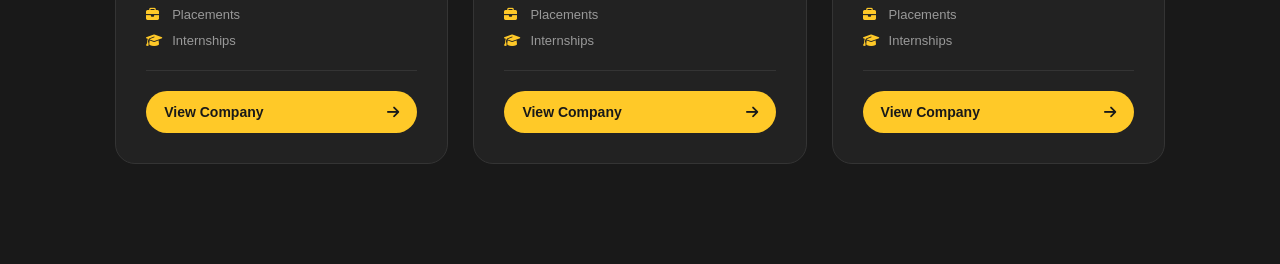
==== commit b5bba905: "javascript" ====
--- a/companies.html
+++ b/companies.html
@@ -46,28 +46,25 @@
     <section class="company-search">
         <div class="company-search-box">
             <i class="fa-solid fa-magnifying-glass"></i>
-            <input
-                type="text"
-                placeholder="Search companies or industries"
-            >
-            <button>Search</button>
+            <input type="text" id="companySearch" placeholder="Search companies...">
+            <button id="companySearchButton">Search</button>
         </div>
     </section>
     <section class="company-categories">
-        <button class="company-category active">All</button>
-        <button class="company-category">IT & Software</button>
-        <button class="company-category">Consulting</button>
-        <button class="company-category">Finance</button>
-        <button class="company-category">Product</button>
-        <button class="company-category">Core</button>
-    </section>
+    <button class="company-category active" data-category="all">All</button>
+    <button class="company-category" data-category="software">IT &amp; Software</button>
+    <button class="company-category" data-category="consulting">Consulting</button>
+    <button class="company-category" data-category="finance">Finance</button>
+    <button class="company-category" data-category="product">Product</button>
+    <button class="company-category" data-category="core">Core</button>
+</section>
     <section class="company-section">
         <div class="company-heading">
             <div class="section-label">EXPLORE OUR NETWORK</div>
             <h2>Featured <span>Companies</span></h2>
         </div>
         <div class="company-grid">
-            <div class="company-card">
+            <div class="company-card" data-category="software">
                 <div class="company-card-top">
                     <div class="company-logo"><span>T</span></div>
                     <span class="company-industry">IT & SOFTWARE</span>
@@ -86,7 +83,7 @@
                     <i class="fa-solid fa-arrow-right"></i>
                 </a>
             </div>
-            <div class="company-card">
+            <div class="company-card" data-category="software">
                 <div class="company-card-top">
                     <div class="company-logo"><span>I</span></div>
                     <span class="company-industry">IT & SOFTWARE</span>
@@ -105,7 +102,7 @@
                     <i class="fa-solid fa-arrow-right"></i>
                 </a>
             </div>
-            <div class="company-card">
+            <div class="company-card" data-category="consulting">
                 <div class="company-card-top">
                     <div class="company-logo"><span>A</span></div>
                     <span class="company-industry">CONSULTING</span>
@@ -124,7 +121,7 @@
                     <i class="fa-solid fa-arrow-right"></i>
                 </a>
             </div>
-            <div class="company-card">
+            <div class="company-card" data-category="software">
                 <div class="company-card-top">
                     <div class="company-logo"><span>W</span></div>
                     <span class="company-industry">IT & SOFTWARE</span>
@@ -143,7 +140,7 @@
                     <i class="fa-solid fa-arrow-right"></i>
                 </a>
             </div>
-            <div class="company-card">
+            <div class="company-card" data-category="software">
                 <div class="company-card-top">
                     <div class="company-logo"><span>C</span></div>
                     <span class="company-industry">IT & SOFTWARE</span>
@@ -162,7 +159,7 @@
                     <i class="fa-solid fa-arrow-right"></i>
                 </a>
             </div>
-            <div class="company-card">
+            <div class="company-card" data-category="consulting">
                 <div class="company-card-top">
                     <div class="company-logo"><span>D</span></div>
                     <span class="company-industry">CONSULTING</span>
@@ -183,5 +180,6 @@
             </div>
         </div>
     </section>
+    <script src="script.js"></script>
 </body>
 </html>
--- a/style.css
+++ b/style.css
@@ -1512,4 +1512,829 @@
         width: 100%;
         margin-top: 8px;
     }
-}+}
+
+/* =========================================================
+   CONTACT PAGE
+   ========================================================= */
+
+
+/* ================= CONTACT HERO ================= */
+
+.contact-hero {
+    min-height: 380px;
+    display: flex;
+    align-items: center;
+    padding: 70px 9%;
+    border-bottom: 1px solid #303030;
+}
+
+.contact-hero-content {
+    max-width: 850px;
+}
+
+.contact-hero h1 {
+    color: #ffffff;
+    font-size: 62px;
+    line-height: 1.08;
+    letter-spacing: -2px;
+    margin-bottom: 25px;
+}
+
+.contact-hero h1 span {
+    color: #ffc928;
+}
+
+.contact-hero p {
+    max-width: 650px;
+    color: #a9a9a9;
+    font-size: 18px;
+    line-height: 1.7;
+}
+
+
+/* ================= CONTACT SECTION ================= */
+
+.contact-section {
+    width: 82%;
+    margin: 90px auto 110px;
+
+    display: grid;
+    grid-template-columns: 1.3fr 0.7fr;
+
+    gap: 100px;
+
+    align-items: start;
+}
+
+
+/* ================= FORM ================= */
+
+.contact-form-container {
+    width: 100%;
+}
+
+.contact-form-container h2 {
+    color: #ffffff;
+
+    font-size: 42px;
+
+    margin-bottom: 40px;
+}
+
+.contact-form-container h2 span {
+    color: #ffc928;
+}
+
+
+/* ================= FORM GROUP ================= */
+
+.form-group {
+    margin-bottom: 25px;
+}
+
+.form-group label {
+    display: block;
+
+    color: #ffffff;
+
+    font-size: 14px;
+
+    font-weight: 600;
+
+    margin-bottom: 10px;
+}
+
+.form-group input,
+.form-group textarea {
+    width: 100%;
+
+    background: #222222;
+
+    color: #ffffff;
+
+    border: 1px solid #383838;
+
+    border-radius: 12px;
+
+    padding: 15px 17px;
+
+    font-family: Arial, Helvetica, sans-serif;
+
+    font-size: 14px;
+
+    outline: none;
+
+    transition: 0.3s;
+
+    box-sizing: border-box;
+}
+
+.form-group input {
+    height: 52px;
+}
+
+.form-group textarea {
+    resize: vertical;
+
+    min-height: 140px;
+}
+
+.form-group input::placeholder,
+.form-group textarea::placeholder {
+    color: #777777;
+}
+
+.form-group input:focus,
+.form-group textarea:focus {
+    border-color: #ffc928;
+
+    box-shadow: 0 0 18px rgba(255, 201, 40, 0.10);
+}
+
+
+/* ================= SUBMIT BUTTON ================= */
+
+.contact-submit {
+    display: flex;
+
+    align-items: center;
+
+    justify-content: space-between;
+
+    width: 190px;
+
+    padding: 14px 20px;
+
+    margin-top: 10px;
+
+    background: #ffc928;
+
+    color: #191919;
+
+    border: none;
+
+    border-radius: 28px;
+
+    font-size: 14px;
+
+    font-weight: 700;
+
+    cursor: pointer;
+
+    transition: 0.3s;
+}
+
+.contact-submit i {
+    transition: 0.3s;
+}
+
+.contact-submit:hover {
+    background: #ffffff;
+
+    box-shadow: 0 0 20px #ffc928;
+}
+
+.contact-submit:hover i {
+    transform: translateX(4px);
+}
+
+
+/* ================= CONTACT INFORMATION ================= */
+
+.contact-info {
+    padding: 35px;
+
+    background: #222222;
+
+    border: 1px solid #343434;
+
+    border-radius: 22px;
+
+    transition: 0.4s;
+}
+
+.contact-info:hover {
+    border-color: #ffc928;
+
+    box-shadow: 0 0 25px rgba(255, 201, 40, 0.10);
+}
+
+.contact-info h2 {
+    color: #ffffff;
+
+    font-size: 35px;
+
+    line-height: 1.2;
+
+    margin-bottom: 18px;
+}
+
+.contact-info h2 span {
+    color: #ffc928;
+}
+
+.contact-info > p {
+    color: #999999;
+
+    font-size: 14px;
+
+    line-height: 1.8;
+
+    margin-bottom: 35px;
+}
+
+
+/* ================= CONTACT ITEMS ================= */
+
+.contact-item {
+    display: flex;
+
+    align-items: center;
+
+    gap: 16px;
+
+    padding: 20px 0;
+
+    border-top: 1px solid #343434;
+}
+
+.contact-icon {
+    width: 48px;
+    height: 48px;
+
+    flex-shrink: 0;
+
+    display: flex;
+
+    align-items: center;
+    justify-content: center;
+
+    background: #ffc928;
+
+    color: #191919;
+
+    border-radius: 50%;
+
+    font-size: 17px;
+}
+
+.contact-item h3 {
+    color: #ffffff;
+
+    font-size: 15px;
+
+    margin-bottom: 5px;
+}
+
+.contact-item p {
+    color: #999999;
+
+    font-size: 13px;
+
+    line-height: 1.6;
+
+    margin: 0;
+}
+
+
+/* ================= SOCIAL ================= */
+
+.contact-social {
+    margin-top: 25px;
+
+    padding-top: 25px;
+
+    border-top: 1px solid #343434;
+}
+
+.contact-social h3 {
+    color: #ffffff;
+
+    font-size: 15px;
+
+    margin-bottom: 15px;
+}
+
+.social-links {
+    display: flex;
+
+    gap: 10px;
+}
+
+.social-links a {
+    width: 42px;
+    height: 42px;
+
+    display: flex;
+
+    align-items: center;
+    justify-content: center;
+
+    background: #191919;
+
+    color: #999999;
+
+    border: 1px solid #383838;
+
+    border-radius: 50%;
+
+    text-decoration: none;
+
+    transition: 0.3s;
+}
+
+.social-links a:hover {
+    background: #ffc928;
+
+    color: #191919;
+
+    border-color: #ffc928;
+
+    box-shadow: 0 0 15px rgba(255, 201, 40, 0.35);
+}
+
+
+/* ================= RESPONSIVE ================= */
+
+@media (max-width: 1000px) {
+
+    .contact-section {
+        grid-template-columns: 1fr;
+
+        gap: 60px;
+    }
+
+    .contact-hero h1 {
+        font-size: 52px;
+    }
+
+}
+
+
+@media (max-width: 700px) {
+
+    .contact-hero {
+        padding: 60px 7%;
+    }
+
+    .contact-hero h1 {
+        font-size: 42px;
+    }
+
+    .contact-section {
+        width: 88%;
+
+        margin-top: 70px;
+    }
+
+}
+
+
+@media (max-width: 500px) {
+
+    .contact-hero h1 {
+        font-size: 36px;
+    }
+
+    .contact-hero p {
+        font-size: 16px;
+    }
+
+    .contact-info {
+        padding: 25px;
+    }
+
+    .contact-info h2 {
+        font-size: 30px;
+    }
+
+    .contact-submit {
+        width: 100%;
+    }
+
+}
+
+/* =========================================================
+   LOGIN PAGE
+   ========================================================= */
+
+
+/* ================= LOGIN SECTION ================= */
+
+.login-section {
+    min-height: calc(100vh - 85px);
+
+    display: flex;
+    align-items: center;
+
+    padding: 70px 9%;
+
+    box-sizing: border-box;
+}
+
+
+/* ================= LOGIN CONTAINER ================= */
+
+.login-container {
+    width: 100%;
+
+    max-width: 1150px;
+
+    margin: 0 auto;
+
+    display: grid;
+
+    grid-template-columns: 1.2fr 0.8fr;
+
+    gap: 100px;
+
+    align-items: center;
+}
+
+
+/* ================= LEFT CONTENT ================= */
+
+.login-content {
+    max-width: 650px;
+}
+
+.login-content h1 {
+    color: #ffffff;
+
+    font-size: 60px;
+
+    line-height: 1.08;
+
+    letter-spacing: -2px;
+
+    margin: 20px 0 25px;
+}
+
+.login-content h1 span {
+    display: block;
+
+    color: #ffc928;
+}
+
+.login-content p {
+    max-width: 580px;
+
+    color: #a9a9a9;
+
+    font-size: 17px;
+
+    line-height: 1.8;
+}
+
+
+/* ================= SMALL HEADING ================= */
+
+.small-heading {
+    color: #ffc928;
+
+    font-size: 13px;
+
+    font-weight: 700;
+
+    letter-spacing: 3px;
+}
+
+
+/* ================= LOGIN CARD ================= */
+
+.login-card {
+    width: 100%;
+
+    box-sizing: border-box;
+
+    padding: 40px;
+
+    background: #222222;
+
+    border: 1px solid #383838;
+
+    border-radius: 24px;
+
+    transition: 0.4s;
+}
+
+.login-card:hover {
+    border-color: #ffc928;
+
+    box-shadow: 0 0 30px rgba(255, 201, 40, 0.10);
+}
+
+
+/* ================= LOGIN ICON ================= */
+
+.login-icon {
+    width: 55px;
+    height: 55px;
+
+    display: flex;
+
+    align-items: center;
+    justify-content: center;
+
+    background: #ffc928;
+
+    color: #191919;
+
+    border-radius: 50%;
+
+    font-size: 20px;
+
+    margin-bottom: 25px;
+}
+
+
+/* ================= LOGIN HEADING ================= */
+
+.login-card h2 {
+    color: #ffffff;
+
+    font-size: 30px;
+
+    margin-bottom: 8px;
+}
+
+.login-subtitle {
+    color: #888888;
+
+    font-size: 14px;
+
+    margin-bottom: 30px;
+}
+
+
+/* ================= FORM ================= */
+
+.login-form-group {
+    margin-bottom: 22px;
+}
+
+.login-form-group label {
+    display: block;
+
+    color: #ffffff;
+
+    font-size: 13px;
+
+    font-weight: 600;
+
+    margin-bottom: 9px;
+}
+
+
+/* ================= INPUT BOX ================= */
+
+.input-box {
+    width: 100%;
+
+    height: 52px;
+
+    display: flex;
+
+    align-items: center;
+
+    box-sizing: border-box;
+
+    background: #191919;
+
+    border: 1px solid #383838;
+
+    border-radius: 12px;
+
+    padding: 0 15px;
+
+    transition: 0.3s;
+}
+
+.input-box:focus-within {
+    border-color: #ffc928;
+
+    box-shadow: 0 0 15px rgba(255, 201, 40, 0.10);
+}
+
+.input-box i {
+    color: #ffc928;
+
+    font-size: 15px;
+
+    margin-right: 12px;
+}
+
+.input-box input {
+    flex: 1;
+
+    height: 100%;
+
+    background: transparent;
+
+    border: none;
+
+    outline: none;
+
+    color: #ffffff;
+
+    font-size: 14px;
+}
+
+.input-box input::placeholder {
+    color: #666666;
+}
+
+
+/* ================= LOGIN OPTIONS ================= */
+
+.login-options {
+    display: flex;
+
+    align-items: center;
+
+    justify-content: space-between;
+
+    margin: 5px 0 25px;
+
+    font-size: 12px;
+}
+
+.remember-me {
+    display: flex;
+
+    align-items: center;
+
+    gap: 7px;
+
+    color: #999999;
+
+    cursor: pointer;
+}
+
+.remember-me input {
+    accent-color: #ffc928;
+
+    cursor: pointer;
+}
+
+.login-options a {
+    color: #ffc928;
+
+    text-decoration: none;
+
+    transition: 0.3s;
+}
+
+.login-options a:hover {
+    color: #ffffff;
+}
+
+
+/* ================= LOGIN BUTTON ================= */
+
+.login-submit {
+    width: 100%;
+
+    height: 50px;
+
+    display: flex;
+
+    align-items: center;
+
+    justify-content: space-between;
+
+    padding: 0 20px;
+
+    background: #ffc928;
+
+    color: #191919;
+
+    border: none;
+
+    border-radius: 25px;
+
+    font-size: 14px;
+
+    font-weight: 700;
+
+    cursor: pointer;
+
+    transition: 0.3s;
+}
+
+.login-submit i {
+    transition: 0.3s;
+}
+
+.login-submit:hover {
+    background: #ffffff;
+
+    box-shadow: 0 0 20px #ffc928;
+}
+
+.login-submit:hover i {
+    transform: translateX(5px);
+}
+
+
+/* ================= REGISTER ================= */
+
+.register-text {
+    text-align: center;
+
+    color: #777777;
+
+    font-size: 13px;
+
+    margin-top: 25px;
+}
+
+.register-text a {
+    color: #ffc928;
+
+    text-decoration: none;
+
+    font-weight: 600;
+
+    margin-left: 4px;
+}
+
+.register-text a:hover {
+    color: #ffffff;
+}
+
+
+/* ================= RESPONSIVE ================= */
+
+@media (max-width: 1000px) {
+
+    .login-container {
+        grid-template-columns: 1fr;
+
+        gap: 60px;
+
+        max-width: 650px;
+    }
+
+    .login-content {
+        text-align: center;
+
+        margin: 0 auto;
+    }
+
+    .login-content p {
+        margin: auto;
+    }
+
+    .login-content h1 {
+        font-size: 50px;
+    }
+
+}
+
+
+@media (max-width: 700px) {
+
+    .login-section {
+        padding: 60px 7%;
+    }
+
+    .login-content h1 {
+        font-size: 42px;
+    }
+
+    .login-card {
+        padding: 30px;
+    }
+
+}
+
+
+@media (max-width: 500px) {
+
+    .login-content h1 {
+        font-size: 36px;
+    }
+
+    .login-content p {
+        font-size: 15px;
+    }
+
+    .login-card {
+        padding: 25px;
+    }
+
+    .login-card h2 {
+        font-size: 26px;
+    }
+
+    .login-options {
+        flex-direction: column;
+
+        align-items: flex-start;
+
+        gap: 12px;
+    }
+
+}
